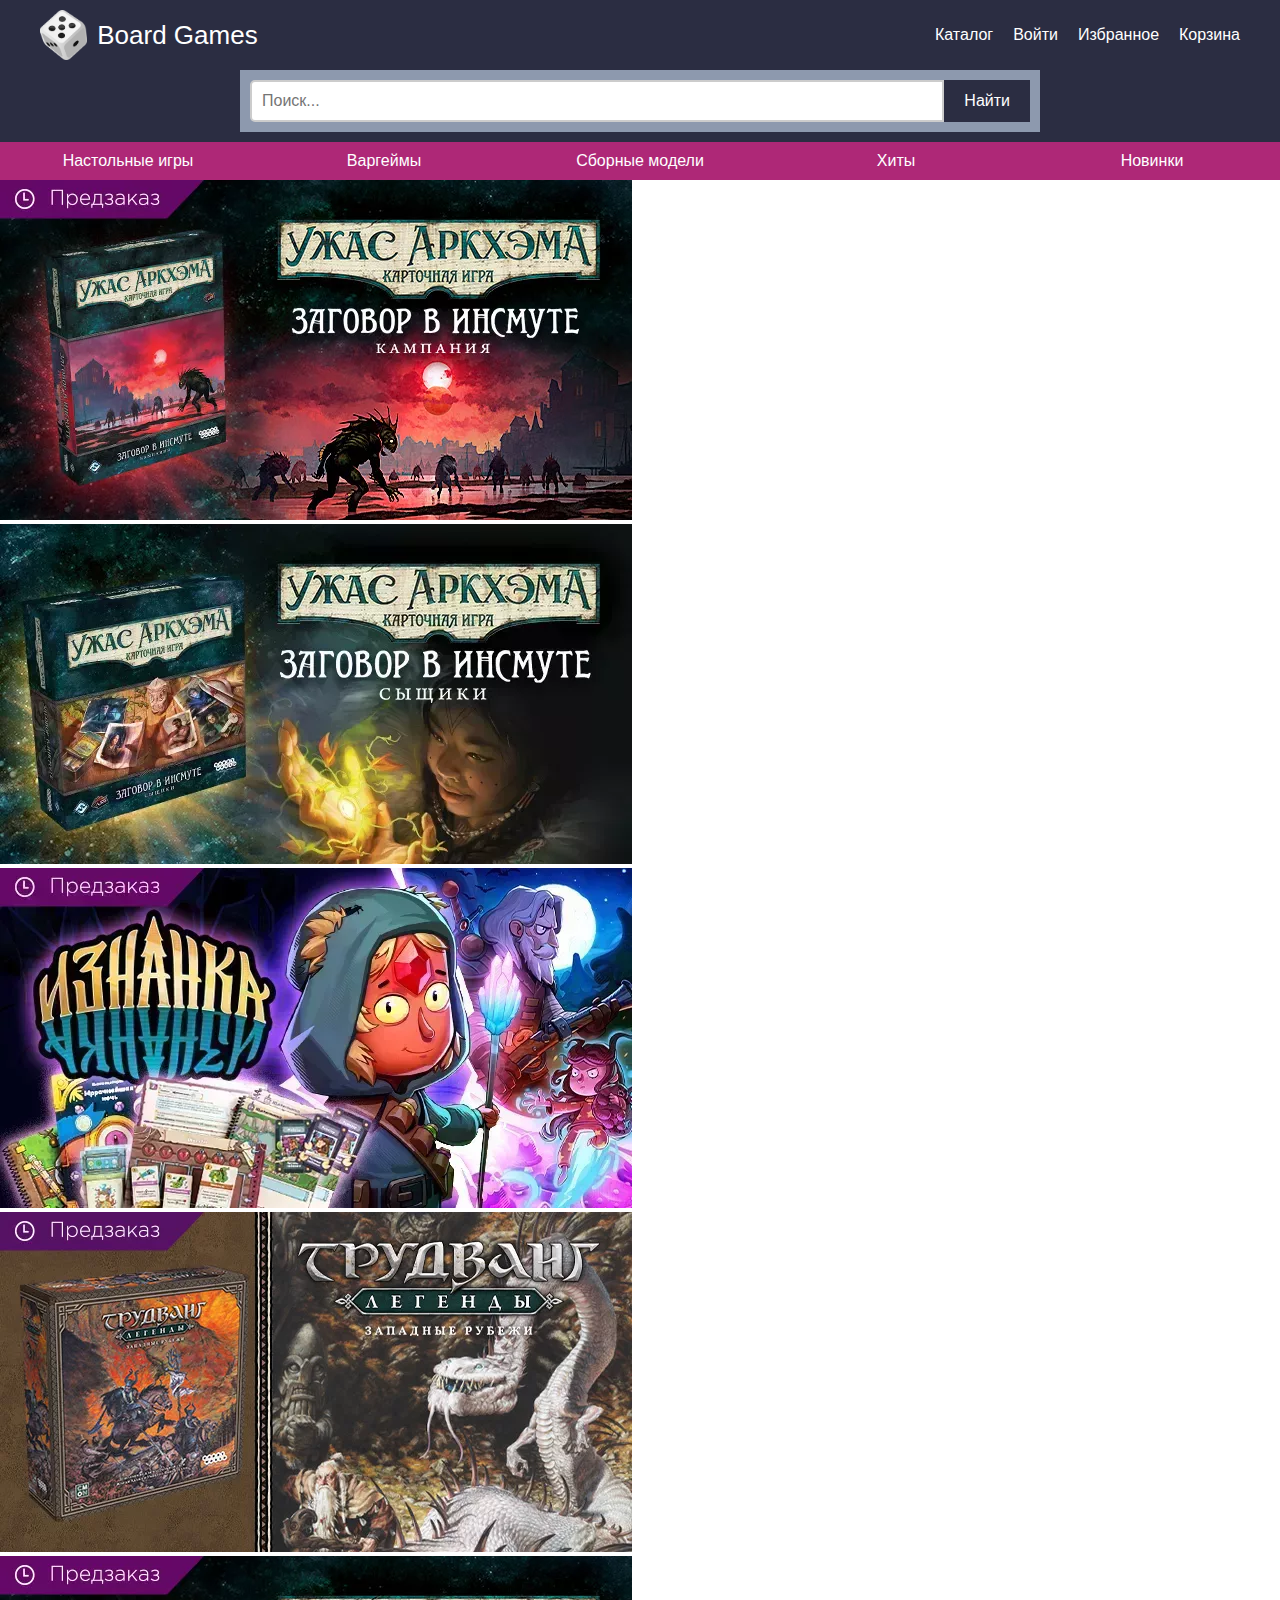
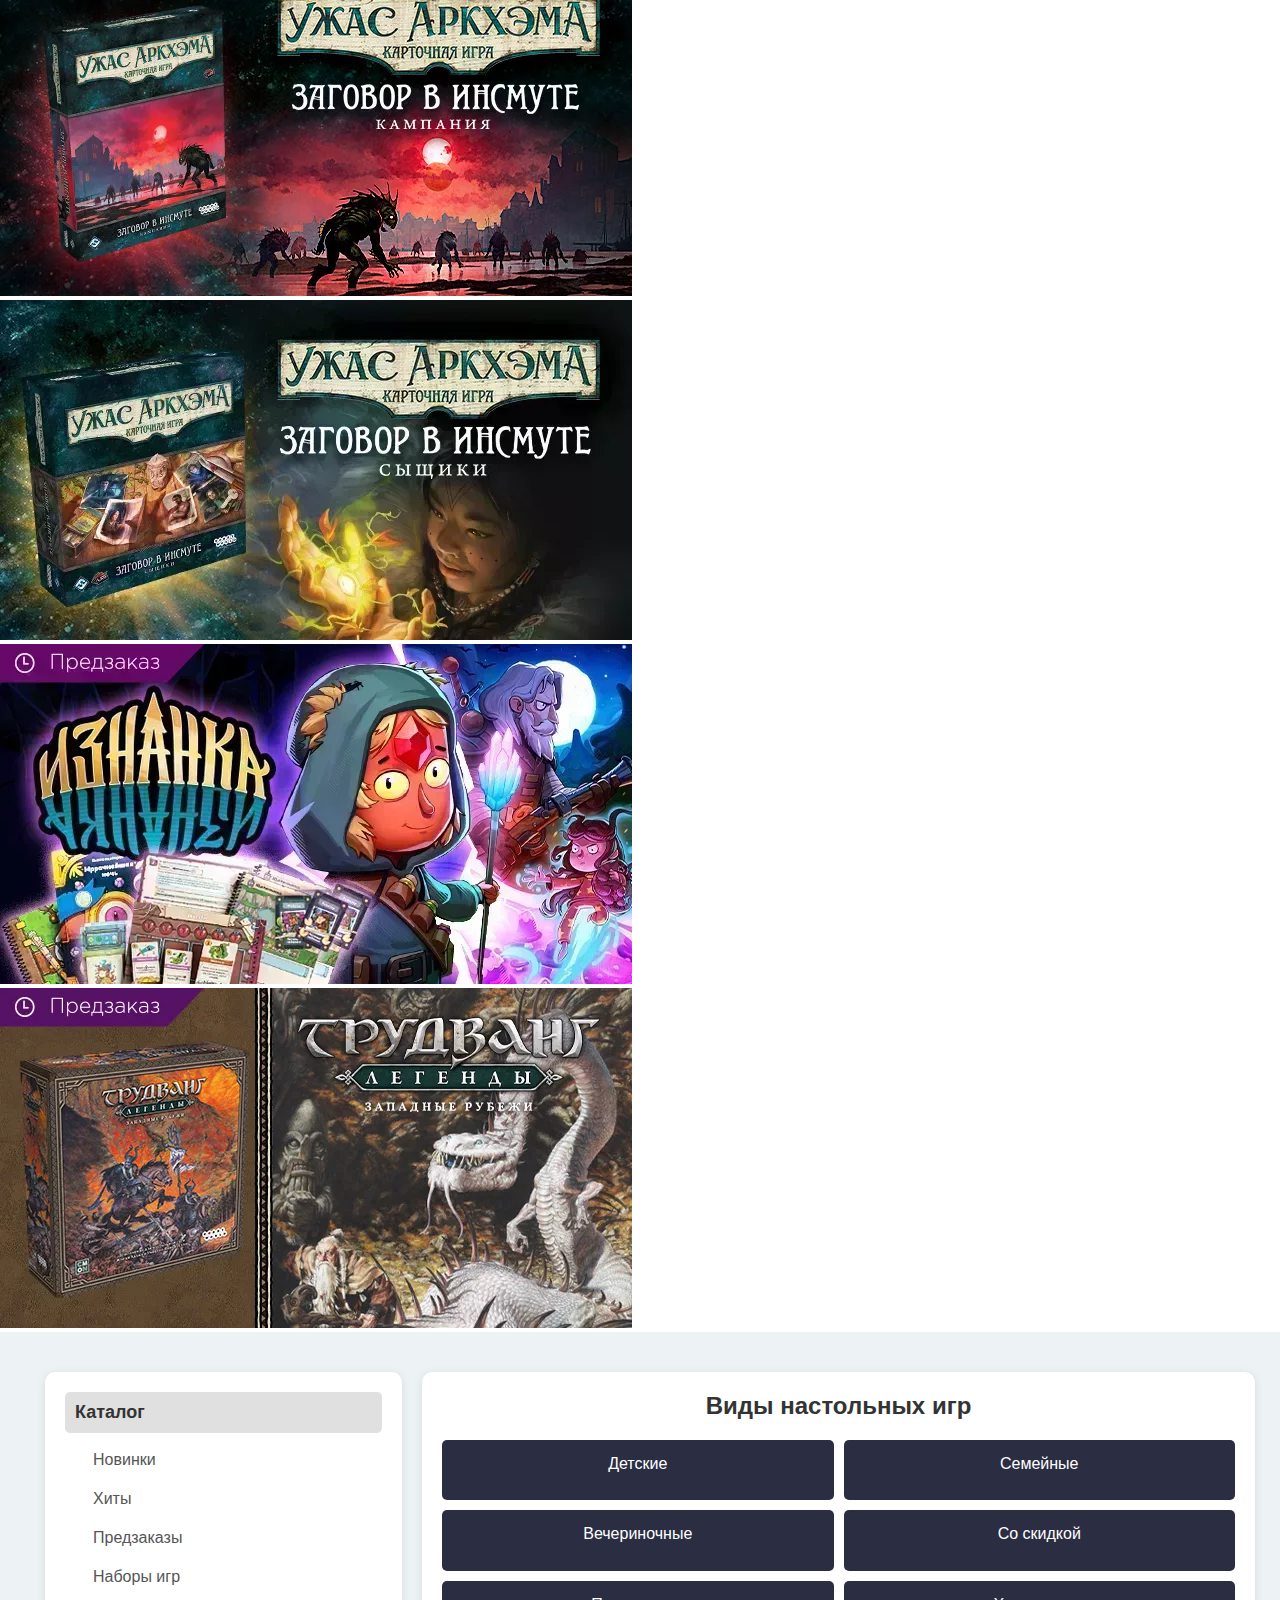
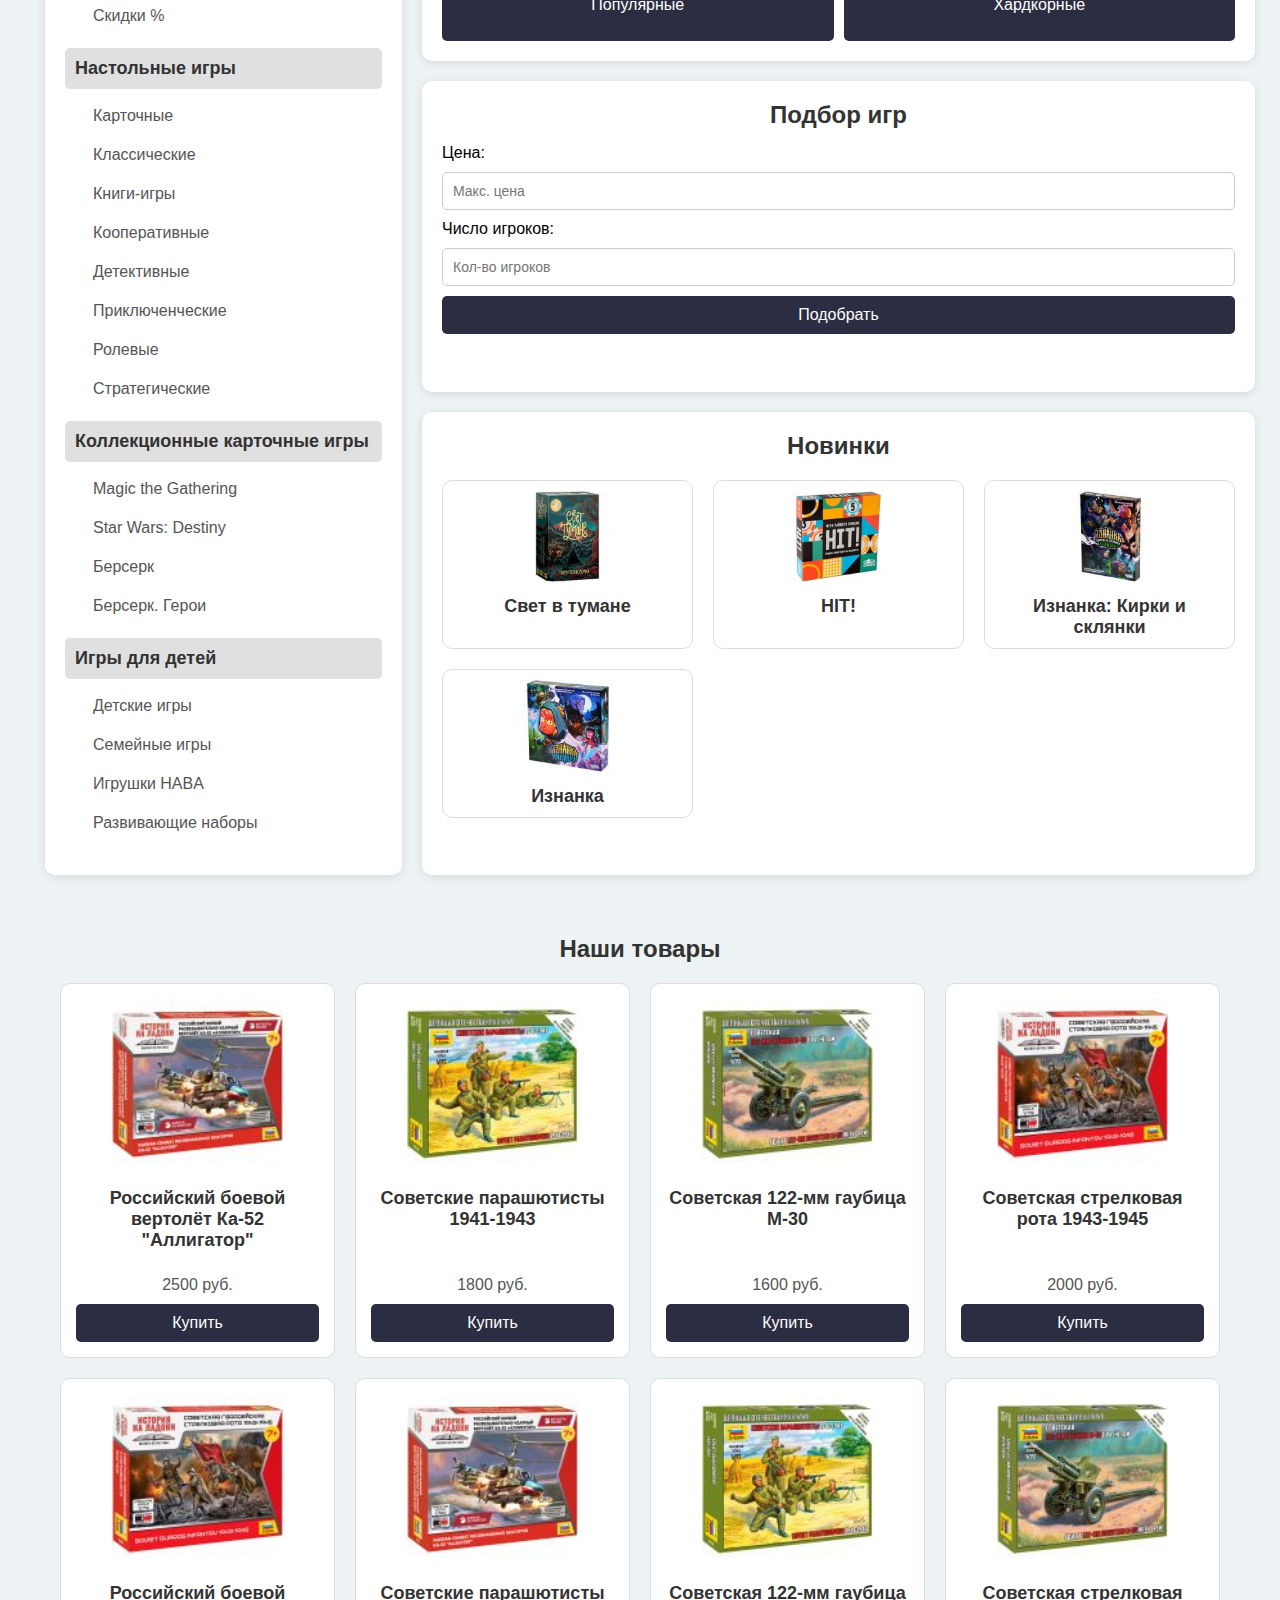
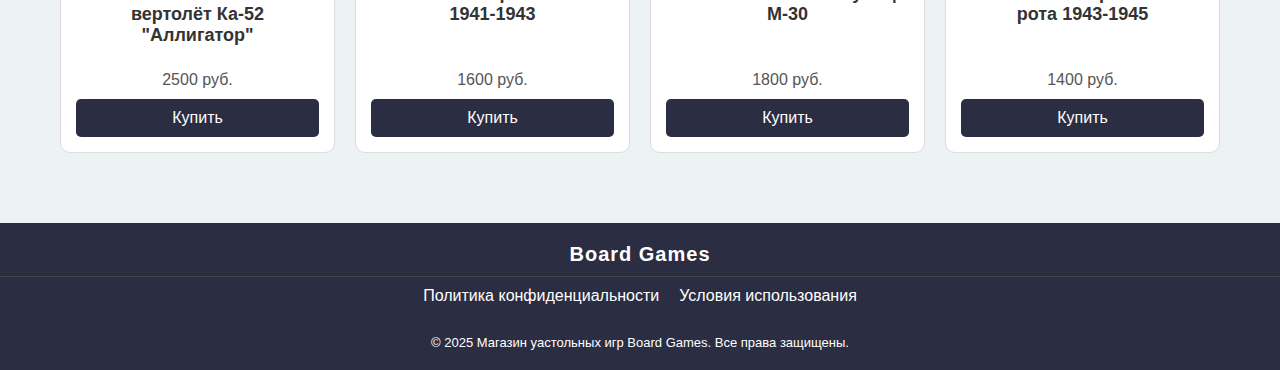
==== index.html @ 097b4b44 "Update index.html" ====
<!DOCTYPE html>
<html lang="en">
<head>
    <meta charset="UTF-8">
    <meta http-equiv="X-UA-Compatible" content="IE=edge">
    <meta name="viewport" content="width=device-width, initial-scale=1.0">
    <link rel="stylesheet" href="style.css">
    <link rel="icon" href="logo.png">
    <title>HobbyGames</title>
</head>

<body>
    <header class="header">
        <div class="header-container">
          <!-- Логотип -->
          <div class="logo">
            <a class="logo-box" href="#">
              <img src="logo.png" alt="Логотип">
              <p class="logo-name">Board Games</p>
            </a>
          </div>
      
          <!-- Навигация -->
          <nav class="header__nav">
            <ul class="header__nav-list">
              <li><a href="#" class="header__nav-link">Каталог</a></li>
              <li><a href="#" class="header__nav-link">Войти</a></li>
              <li><a href="#" class="header__nav-link">Избранное</a></li>
              <li><a href="#" class="header__nav-link">Корзина</a></li>
            </ul>
          </nav>
        </div>

        <!-- Поиск -->
        <div class="header__search-block">
            <input type="text" class="header__search-input" placeholder="Поиск...">
            <button class="header__search-button">Найти</button>
        </div>
      </header>

        <!-- --------------------------------------- -->

    <nav class="nav">
        <ul class="nav__list">
            <li class="nav__item"><a href="#" class="nav__link">Настольные игры</a></li>
            <li class="nav__item"><a href="#" class="nav__link">Варгеймы</a></li>
            <li class="nav__item"><a href="#" class="nav__link">Сборные модели</a></li>
            <li class="nav__item"><a href="#" class="nav__link">Хиты</a></li>
            <li class="nav__item"><a href="#" class="nav__link">Новинки</a></li>
        </ul>
    </nav>

        <!-- --------------------------------------- -->


        <div class="slider-container">
            <div class="slider">
              <div class="slide"><img src="ad1.webp" alt="Изображение 1"></div>
              <div class="slide"><img src="ad2.webp" alt="Изображение 2"></div>
              <div class="slide"><img src="ad3.webp" alt="Изображение 3"></div>
              <div class="slide"><img src="ad4.webp" alt="Изображение 4"></div>
              <div class="slide"><img src="ad1.webp" alt="Изображение 5"></div>
              <div class="slide"><img src="ad2.webp" alt="Изображение 6"></div>
              <div class="slide"><img src="ad3.webp" alt="Изображение 7"></div>
              <div class="slide"><img src="ad4.webp" alt="Изображение 8"></div>
            </div>
          </div>

<!-- 
    <div class="ad">
        <div class="ad__1">
            <img src="ad1.webp" alt="ad1">
        </div>
        <div class="ad__2">
            <img src="ad2.webp" alt="ad2">
        </div>
        <div class="ad__3">
            <img src="ad3.webp" alt="ad3">
        </div>
        <div class="ad__4">
            <img src="ad4.webp" alt="ad4">
        </div>
    </div> -->

<!-- ------------------------------------------------- -->

    <main class="main ">



      
        <div class="main__grid first cont">
            <div class="first__1">
                <div class="vertical-menu">
                    <ul class="main-categories">
                      <li>
                        <a href="#">Каталог</a>
                        <ul class="sub-categories">
                          <li><a href="#">Новинки</a></li>
                          <li><a href="#">Хиты</a></li>
                          <li><a href="#">Предзаказы</a></li>
                          <li><a href="#">Наборы игр</a></li>
                          <li><a href="#">Скидки %</a></li>
                        </ul>
                      </li>
                      <li>
                        <a href="#">Настольные игры</a>
                        <ul class="sub-categories">
                          <li><a href="#">Карточные</a></li>
                          <li><a href="#">Классические</a></li>
                          <li><a href="#">Книги-игры</a></li>
                          <li><a href="#">Кооперативные</a></li>
                          <li><a href="#">Детективные</a></li>
                          <li><a href="#">Приключенческие</a></li>
                          <li><a href="#">Ролевые</a></li>
                          <li><a href="#">Стратегические</a></li>
                        </ul>
                      </li>
                      <li>
                        <a href="#">Коллекционные карточные игры</a>
                        <ul class="sub-categories">
                          <li><a href="#">Magic the Gathering</a></li>
                          <li><a href="#">Star Wars: Destiny</a></li>
                          <li><a href="#">Берсерк</a></li>
                          <li><a href="#">Берсерк. Герои</a></li>
                        </ul>
                      </li>
                      
                      <li>
                        <a href="#">Игры для детей</a>
                        <ul class="sub-categories">
                          <li><a href="#">Детские игры</a></li>
                          <li><a href="#">Семейные игры</a></li>
                          <li><a href="#">Игрушки HABA</a></li>
                          <li><a href="#">Развивающие наборы</a></li>
                        </ul>
                      </li>
                      
                    </ul>
                  </div>
            </div>
            <div class="first__2">
                <div class="grid-block-2">
                    <div class="block-header">Виды настольных игр</div>
                    <div class="block-item">Детские</div>
                    <div class="block-item">Семейные</div>
                    <div class="block-item">Вечериночные</div>
                    <div class="block-item">Со скидкой</div>
                    <div class="block-item">Популярные</div>
                    <div class="block-item">Хардкорные</div>
                  </div>
            </div>
            <div class="first__3">
                <div class="filter-block">
                    <h3 class="filter-title">Подбор игр</h3>
                    <form class="filter-form">
                      <label for="price">Цена:</label>
                      <input type="number" id="price" placeholder="Макс. цена" min="0">
                  
                      <label for="players">Число игроков:</label>
                      <input type="number" id="players" placeholder="Кол-во игроков" min="1">
                  
                      <button type="submit" class="filter-button">Подобрать</button>
                    </form>
                  </div>
            </div>
            <div class="first__4">
                <div class="games-block">
                    <h2 class="games-title">Новинки</h2>
                    <div class="games-grid">
                      <!-- Карточка 1 -->
                      <div class="game-card">
                        <img src="first.jpg" alt="Свет в тумане" class="game-image">
                        <h3 class="game-name">Свет в тумане</h3>
                      </div>
                  
                      <!-- Карточка 2 -->
                      <div class="game-card">
                        <img src="second.jpg" alt="HIT!" class="game-image">
                        <h3 class="game-name">HIT!</h3>
                      </div>
                  
                      <!-- Карточка 3 -->
                      <div class="game-card">
                        <img src="third.jpg" alt="Изнанка: Кирки и склянки" class="game-image">
                        <h3 class="game-name">Изнанка: Кирки и склянки</h3>
                      </div>
                  
                      <!-- Карточка 4 -->
                      <div class="game-card">
                        <img src="fourth.jpg" alt="Изнанка" class="game-image">
                        <h3 class="game-name">Изнанка</h3>
                      </div>
                    </div>
                  </div>
            </div>
        </div>

            <!--  -->


        <section class="products-section">
            <h2 class="section-title">Наши товары</h2>
            <div class="products-grid">
                <!-- Карточка 1 -->
                <div class="product-card">
                    <div>
                        <img src="1.jpg" alt="Российский боевой вертолёт Ка-52 Аллигатор" class="product-image">
                        <h3 class="product-name">Российский боевой вертолёт Ка-52 "Аллигатор"</h3>
                    </div>
                    <div>
                        <p class="product-price">2500 руб.</p>
                        <button class="buy-button">Купить</button>
                    </div>
                    
                </div>
            
                <!-- Карточка 2 -->
                <div class="product-card">
                    <div>
                        <img src="2.jpg" alt="Советские парашютисты 1941-1943" class="product-image">
                        <h3 class="product-name">Советские парашютисты 1941-1943</h3>
                    </div>
                    <div>
                        <p class="product-price">1800 руб.</p>
                        <button class="buy-button">Купить</button>
                    </div>
                </div>
            
                <!-- Карточка 3 -->
                <div class="product-card">
                    <div>
                        <img src="3.jpg" alt="Советская 122-мм гаубица М-30" class="product-image">
                        <h3 class="product-name">Советская 122-мм гаубица М-30</h3>
                    </div>
                    <div>
                        <p class="product-price">1600 руб.</p>
                        <button class="buy-button">Купить</button>
                    </div>
                </div>
            
                <!-- Карточка 4 -->
                <div class="product-card">
                    <div>
                        <img src="4.jpg" alt="Советская стрелковая рота 1943-1945" class="product-image">
                        <h3 class="product-name">Советская стрелковая рота 1943-1945</h3>
                    </div>
                    <div>
                        <p class="product-price">2000 руб.</p>
                        <button class="buy-button">Купить</button>
                    </div>
                </div>

                <!-- Карточка 5 -->
                <div class="product-card">
                    <div>
                        <img src="4.jpg" alt="Российский боевой вертолёт Ка-52 Аллигатор" class="product-image">
                        <h3 class="product-name">Российский боевой вертолёт Ка-52 "Аллигатор"</h3>
                    </div>
                    <div>
                        <p class="product-price">2500 руб.</p>
                        <button class="buy-button">Купить</button>
                    </div>
                </div>
            
                <!-- Карточка 6 -->
                <div class="product-card">
                    <div>
                        <img src="1.jpg" alt="Советские парашютисты 1941-1943" class="product-image">
                        <h3 class="product-name">Советские парашютисты 1941-1943</h3>
                    </div>
                    <div>
                        <p class="product-price">1600 руб.</p>
                        <button class="buy-button">Купить</button>
                    </div>
                </div>
            
                <!-- Карточка 7 -->
                <div class="product-card">
                    <div>
                        <img src="2.jpg" alt="Советская 122-мм гаубица М-30" class="product-image">
                        <h3 class="product-name">Советская 122-мм гаубица М-30</h3>
                    </div>
                    <div>
                        <p class="product-price">1800 руб.</p>
                        <button class="buy-button">Купить</button>
                    </div>
                </div>
            
                <!-- Карточка 8 -->
                <div class="product-card">
                    <div>
                        <img src="3.jpg" alt="Советская стрелковая рота 1943-1945" class="product-image">
                        <h3 class="product-name">Советская стрелковая рота 1943-1945</h3>
                    </div>
                    <div>
                        <p class="product-price">1400 руб.</p>
                        <button class="buy-button">Купить</button>
                    </div>
                </div>
                
            </div>
            </section>
    </main>



    <footer class="footer">
        <div class="footer__content">
            <div class="footer__logo">Board Games</div>

        </div>
        <hr class="footer__divider">
        <div class="footer__info">
            <ul class="footer__links">
                <li><a href="#" class="footer__link">Политика конфиденциальности</a></li>
                <li><a href="#" class="footer__link">Условия использования</a></li>
            </ul>
            <p class="footer__text">© 2025 Магазин yастольных игр Board Games. Все права защищены.</p>
        </div>
    </footer>

</body>
</html>
---- style.css ----
* {
    margin: 0;
    padding: 0;
    box-sizing: border-box;
}

html {
    font-size: 10px;
    font-family: Arial, Helvetica, sans-serif;
}

body {
    font-size: 1.6rem;
}

a {
    color: black;
    text-decoration: none;
}

.cont {
    max-width: 122rem;
    margin: 0 auto;
    padding: 0 1.5rem;
}

/* ------------------------------------------ */

/* Хедер */
.header {
    background-color: #2b2d42;
    padding: 10px 20px;
}

.header-container {
    display: flex;
    justify-content: space-between;
    align-items: center;
    max-width: 1200px;
    margin: 0 auto;
    margin-bottom: 10px;
}

/* Логотип */
.logo-box {
    display: flex;
    align-items: center;
}
.logo img {
    height: 50px;
    width: auto;
    margin-right: 10px;
}
.logo-name{
    color: #fff;
    font-size: 26px;
}

/* Навигация */
.header__nav-list {
    list-style: none;
    margin: 0;
    padding: 0;
    display: flex;
    gap: 20px;
}

.header__nav-link {
    color: white;
    text-decoration: none;
    font-size: 16px;
    transition: color 0.3s ease;
}

.header__nav-link:hover {
    color: #ffcc00; /* Цвет при наведении */
}

/* Поиск */
/* Блок поиска */
.header__search-block {
    display: flex;
    width: 100%;
    max-width: 800px; /* Ограничение максимальной ширины */
    margin: 0 auto;
    padding: 10px;
    box-sizing: border-box;
    background-color: #8d99ae;
}

/* Поле ввода */
.header__search-input {
    flex-grow: 1;
    padding: 10px;
    font-size: 16px;
    border: 2px solid #ccc;
    border-radius: 5px 0 0 5px;
    outline: none;
    transition: border-color 0.3s ease;
}

.header__search-input:focus {
    border-color: #ffcc00; /* Подсветка при фокусе */
}

/* Кнопка поиска */
.header__search-button {
    padding: 10px 20px;
    font-size: 16px;
    background-color: #2b2d42;
    color: white;
    border: none;
    border-rheader__adius: 0 5px 5px 0;
    cursor: pointer;
    transition: background-color 0.3s ease;
}

.header__search-button:hover {
    background-color: #555; /* Эффект при наведении */
}

/* Адаптация для мобильных устройств */
@media (max-width: 768px) {
    .header__search-block {
        flex-direction: column;
        gap: 10px;
    }

    .header__search-input {
        border-radius: 5px;
    }

    .header__search-button {
        border-radius: 5px;
    }
}

/* ------------------------------------------ */


.nav {
    background-color: #AE2877;
}

.nav__list {
    list-style: none;
    display: flex;
    justify-content: space-around;
    margin: 0;
    padding: 0;
}

.nav__item {
    flex: 1;
}

.nav__link {
    color: white;
    text-decoration: none;
    padding: 1rem;
    display: block;
    text-align: center;
    transition: background-color 0.3s, transform 0.3s; /* Плавная анимация */
}

.nav__link:hover {
    background-color: #8b225f;
    transform: scale(1.1); /* Увеличение при наведении */
}


/* ------------------------------------------ */

.ad {
    padding: 10px;
    background-color: #8d99ae;
    display: grid;
    grid-template-columns: repeat(4, 1fr);
    gap: 10px;
    justify-items: center;
}
.ad > div {
    background-size: cover;
}

.ad > div > img {
    max-width: 100%;
    max-height: 100%;
}


/* ------------------------------------------ */

main {
    padding-top: 50px;
    background-color: #edf2f4;
    padding: 40px 15px 50px;

}
.main__grid {
    display: grid;
    grid-template-areas: "a b" "a c" "a d";
    grid-template-columns: 30% 70%;
    grid-template-rows: auto auto auto;
    gap: 2rem;
    margin-bottom: 4rem;
}
@media (max-width: 768px) {
    .main__grid {
        grid-template-areas: "a" "b" "c" "d";
        grid-template-columns: 100%;
    }
}

.first__1 {
    grid-area: a;
}
.first__2 {
    grid-area: b;
}
.first__3 {
    grid-area: c;
}
.first__4 {
    grid-area: d;
}

/* Вертикальное меню */
.vertical-menu {
    font-family: Arial, sans-serif;
    background-color: #ffffff;
    padding: 20px;
    border-radius: 10px;
    width: 100%;
    box-shadow: 0 2px 10px rgba(0, 0, 0, 0.1);

  }
  
  .main-categories {
    list-style: none;
    padding: 0;
    margin: 0;
  }
  
  .main-categories > li {
    margin-bottom: 15px;
  }
  
  .main-categories > li > a {
    text-decoration: none;
    color: #333;
    font-weight: bold;
    font-size: 18px;
    display: block;
    padding: 10px;
    background-color: #e0e0e0;
    border-radius: 5px;
    transition: background-color 0.3s ease;
  }
  
  .main-categories > li > a:hover {
    background-color: #ccc; /* Эффект при наведении */
  }
  
  .sub-categories {
    list-style: none;
    padding-left: 20px;
    margin-top: 10px;
  }
  
  .sub-categories li {
    margin-bottom: 5px;
  }
  
  .sub-categories a {
    text-decoration: none;
    color: #555;
    font-size: 16px;
    display: block;
    padding: 8px;
    border-radius: 5px;
    transition: background-color 0.3s ease, color 0.3s ease;
  }
  
  .sub-categories a:hover {
    background-color: #ddd; /* Эффект при наведении */
    color: #000;
  }
  
  /* Адаптация для мобильных устройств */
  @media (max-width: 768px) {
    .vertical-menu {
      max-width: 100%;
      padding: 10px;
    }
  
    .main-categories > li > a {
      font-size: 16px;
      padding: 8px;
    }
  
    .sub-categories a {
      font-size: 14px;
      padding: 6px;
    }
  }




  /* 2ой блок */
.grid-block-2 {
    display: grid;
    grid-template-columns: 1fr 1fr; /* Два столбца */
    grid-template-rows: auto repeat(3, 1fr); /* Заголовок + 3 строки */
    gap: 10px; /* Расстояние между элементами */
    margin: 0 auto; /* Центрирование */
    padding: 20px;
    background-color: #ffffff;
    border-radius: 10px;
    font-family: Arial, sans-serif;
    box-shadow: 0 2px 10px rgba(0, 0, 0, 0.1);
    height: 100%;

  }
  
  .block-header {
    grid-column: 1 / -1; /* Занимает оба столбца */
    text-align: center;
    font-size: 24px;
    font-weight: bold;
    margin-bottom: 10px;
    color: #333;
  }
  
  .block-item {
    padding: 15px;
    background-color: #2b2d42;
    color: white;
    text-align: center;
    border-radius: 5px;
    font-size: 16px;
    transition: background-color 0.3s ease;
    cursor: pointer;
  }
  
  .block-item:hover {
    background-color: #555; /* Эффект при наведении */
  }
  




/* 3ий блок */
.filter-block {
    margin: 0 auto; /* Центрирование */
    padding: 20px;
    background-color: #ffffff;
    border-radius: 10px;
    box-shadow: 0 2px 10px rgba(0, 0, 0, 0.1);
    font-family: Arial, sans-serif;
    height: 100%;
  }
  
  /* Заголовок блока */
  .filter-title {
    text-align: center;
    font-size: 24px;
    margin-bottom: 15px;
    color: #333;
  }
  
  /* Форма */
  .filter-form {
    display: flex;
    flex-direction: column;
    gap: 10px; /* Расстояние между элементами */
  }
  
  /* Поля ввода */
  .filter-form input {
    padding: 10px;
    border: 1px solid #ccc;
    border-radius: 5px;
    font-size: 14px;
    outline: none;
    transition: border-color 0.3s ease;
  }
  
  .filter-form input:focus {
    border-color: #ffcc00; /* Подсветка при фокусе */
  }
  
  /* Кнопка */
  .filter-button {
    padding: 10px;
    background-color: #2b2d42;
    color: white;
    border: none;
    border-radius: 5px;
    font-size: 16px;
    cursor: pointer;
    transition: background-color 0.3s ease;
  }
  
  .filter-button:hover {
    background-color: #555; /* Эффект при наведении */
  }
  
  /* Адаптация для мобильных устройств */
  @media (max-width: 480px) {
    .filter-block {
      max-width: 100%; /* Блок занимает всю ширину */
      padding: 15px;
    }
  
    .filter-title {
      font-size: 16px;
    }
  
    .filter-form input {
      font-size: 12px;
    }
  
    .filter-button {
      font-size: 14px;
    }
  }




  /* 4ый блок */
  /* Общие стили для блока */
.games-block {
    max-width: 1200px;
    margin: 0 auto;
    padding: 20px;
    font-family: Arial, sans-serif;
    background-color: #fff;
    box-shadow: 0 2px 10px rgba(0, 0, 0, 0.1);
    border-radius: 10px;
    height: 100%;

  }
  
  /* Заголовок блока */
  .games-title {
    text-align: center;
    font-size: 24px;
    margin-bottom: 20px;
    color: #333;
  }
  
  /* Сетка для карточек */
  .games-grid {
    display: grid;
    grid-template-columns: repeat(auto-fit, minmax(200px, 1fr)); /* Автоматическое выравнивание */
    gap: 20px; /* Расстояние между карточками */
  }
  
  /* Карточка игры */
  .game-card {
    background-color: #fff;
    border: 1px solid #ddd;
    border-radius: 10px;
    overflow: hidden;
    text-align: center;
    transition: transform 0.3s ease, box-shadow 0.3s ease;
    padding: 10px;
    cursor: pointer;
  }
  
  .game-card:hover {
    transform: translateY(-5px); /* Эффект поднятия */
    box-shadow: 0 4px 15px rgba(0, 0, 0, 0.2); /* Тень при наведении */
  }
  
  /* Изображение игры */
  .game-image {
    width: 40%;
    margin-bottom: 10px;
    object-fit: cover; /* Сохраняет пропорции изображения */
  }
  
  /* Название игры */
  .game-name {
    font-size: 18px;
    color: #333;
  }
  
  /* Адаптация для мобильных устройств */
  @media (max-width: 768px) {
    .games-grid {
      grid-template-columns: repeat(2, 1fr); /* Две колонки на планшетах */
    }
  }
  
  @media (max-width: 480px) {
    .games-grid {
      grid-template-columns: 1fr; /* Одна колонка на мобильных */
    }
  
    .game-name {
      font-size: 16px;
    }
  }
/* -------------------------------------------------------------- */


/* Секция товаров */
.products-section {
    max-width: 1200px;
    margin: 0 auto;
    padding: 20px;
    font-family: Arial, sans-serif;
  }
  
  /* Заголовок секции */
  .section-title {
    text-align: center;
    font-size: 24px;
    margin-bottom: 20px;
    color: #333;
  }
  
  /* Сетка для карточек */
  .products-grid {
    display: grid;
    grid-template-columns: repeat(auto-fit, minmax(250px, 1fr)); /* Автоматическое выравнивание */
    gap: 20px; /* Расстояние между карточками */
  }
  
  /* Карточка товара */
  .product-card {
    display: flex;
    flex-direction: column;
    justify-content: space-between;
    background-color: #fff;
    border: 1px solid #ddd;
    border-radius: 10px;
    overflow: hidden;
    text-align: center;
    padding: 15px;
    transition: transform 0.3s ease, box-shadow 0.3s ease;
  }
  
  .product-card:hover {
    transform: translateY(-5px); /* Эффект поднятия */
    box-shadow: 0 4px 15px rgba(0, 0, 0, 0.2); /* Тень при наведении */
  }
  
  /* Изображение товара */
  .product-image {
    width: 70%;
    object-fit: cover; /* Сохраняет пропорции изображения */
    border-radius: 10px;
  }
  
  /* Название товара */
  .product-name {
    font-size: 18px;
    margin: 15px 0;
    color: #333;
  }
  
  /* Цена товара */
  .product-price {
    font-size: 16px;
    color: #555;
    margin: 10px 0;
  }
  
  /* Кнопка "Купить" */
  .buy-button {
    padding: 10px 20px;
    background-color: #2b2d42;
    color: white;
    border: none;
    border-radius: 5px;
    font-size: 16px;
    cursor: pointer;
    transition: background-color 0.3s ease;
    width: 100%;
  }
  
  .buy-button:hover {
    background-color: #555; /* Эффект при наведении */
  }
  
  /* Адаптация для мобильных устройств */
  @media (max-width: 768px) {
    .products-grid {
      grid-template-columns: repeat(2, 1fr); /* Две колонки на планшетах */
    }
  }
  
  @media (max-width: 480px) {
    .products-grid {
      grid-template-columns: 1fr; /* Одна колонка на мобильных */
    }
  
    .product-name {
      font-size: 16px;
    }
  
    .product-price {
      font-size: 14px;
    }
  
    .buy-button {
      font-size: 14px;
    }
  }






/* -------------------------------------------------------------- */

.products {
    padding-top: 2rem;
}

.products__title {
    font-size: 2rem; /* Размер заголовка секции товаров */
    margin-bottom: 3rem;
    text-align: center;
}

.products__grid {
    display: grid;
    grid-template-columns: repeat(auto-fill, minmax(24%, 1fr));
    gap: 1rem;
}

.product {
    background-color: #ffffff;
    border-radius: 0.5rem;
    padding: 1rem;
    text-align: center;
    box-shadow: 0 2px 5px rgba(0, 0, 0, 0.2);

}

.product__image {
    max-width: 100%; /* Адаптивное изображение */
    height: auto;
    margin-bottom: 3rem;
}

.product__name { 
    margin-bottom: 3rem;
    -webkit-line-clamp: 2;
}

.product__price {
    font-size: 1.5rem;
    color: #e74c3c; /* Цвет ценника */
    margin-bottom: 3rem;

}

.product__button {
    background-color: #2c3e50;
    color: white;
    border: none;
    padding: 0.5rem 1rem;
    border-radius: 4px;
    cursor: pointer;
    transition: background-color 0.3s;
}

.product__button:hover {
    background-color: #34495e; /* Изменяем цвет кнопки при наведении */
}

/* -------------------- */


.footer {
    background-color: #2b2d42;
    color: white;
    text-align: center;
    padding: 2rem 0;
}

.footer__content {
    margin-bottom: 1rem;
}

.footer__logo {
    font-size: 2rem;
    margin-bottom: 1rem;
    font-weight: bold;
    letter-spacing: 1px;
}

.footer__divider {
    border: none;
    border-top: 1px solid #444;
    margin: 1rem 0;
}

.footer__info {
    margin-top: 1rem;
}

.footer__text {
    font-size: 1.3rem;
}

.footer__links {
    list-style: none;
    padding: 0;
    margin-bottom: 3rem;
    display: flex;
    justify-content: center;
    gap: 2rem; /* Отступы между ссылками */
}

.footer__link {
    color: white;
    text-decoration: none;
    transition: color 0.3s;
}

.footer__link:hover {
    color: #ffcc00;
}
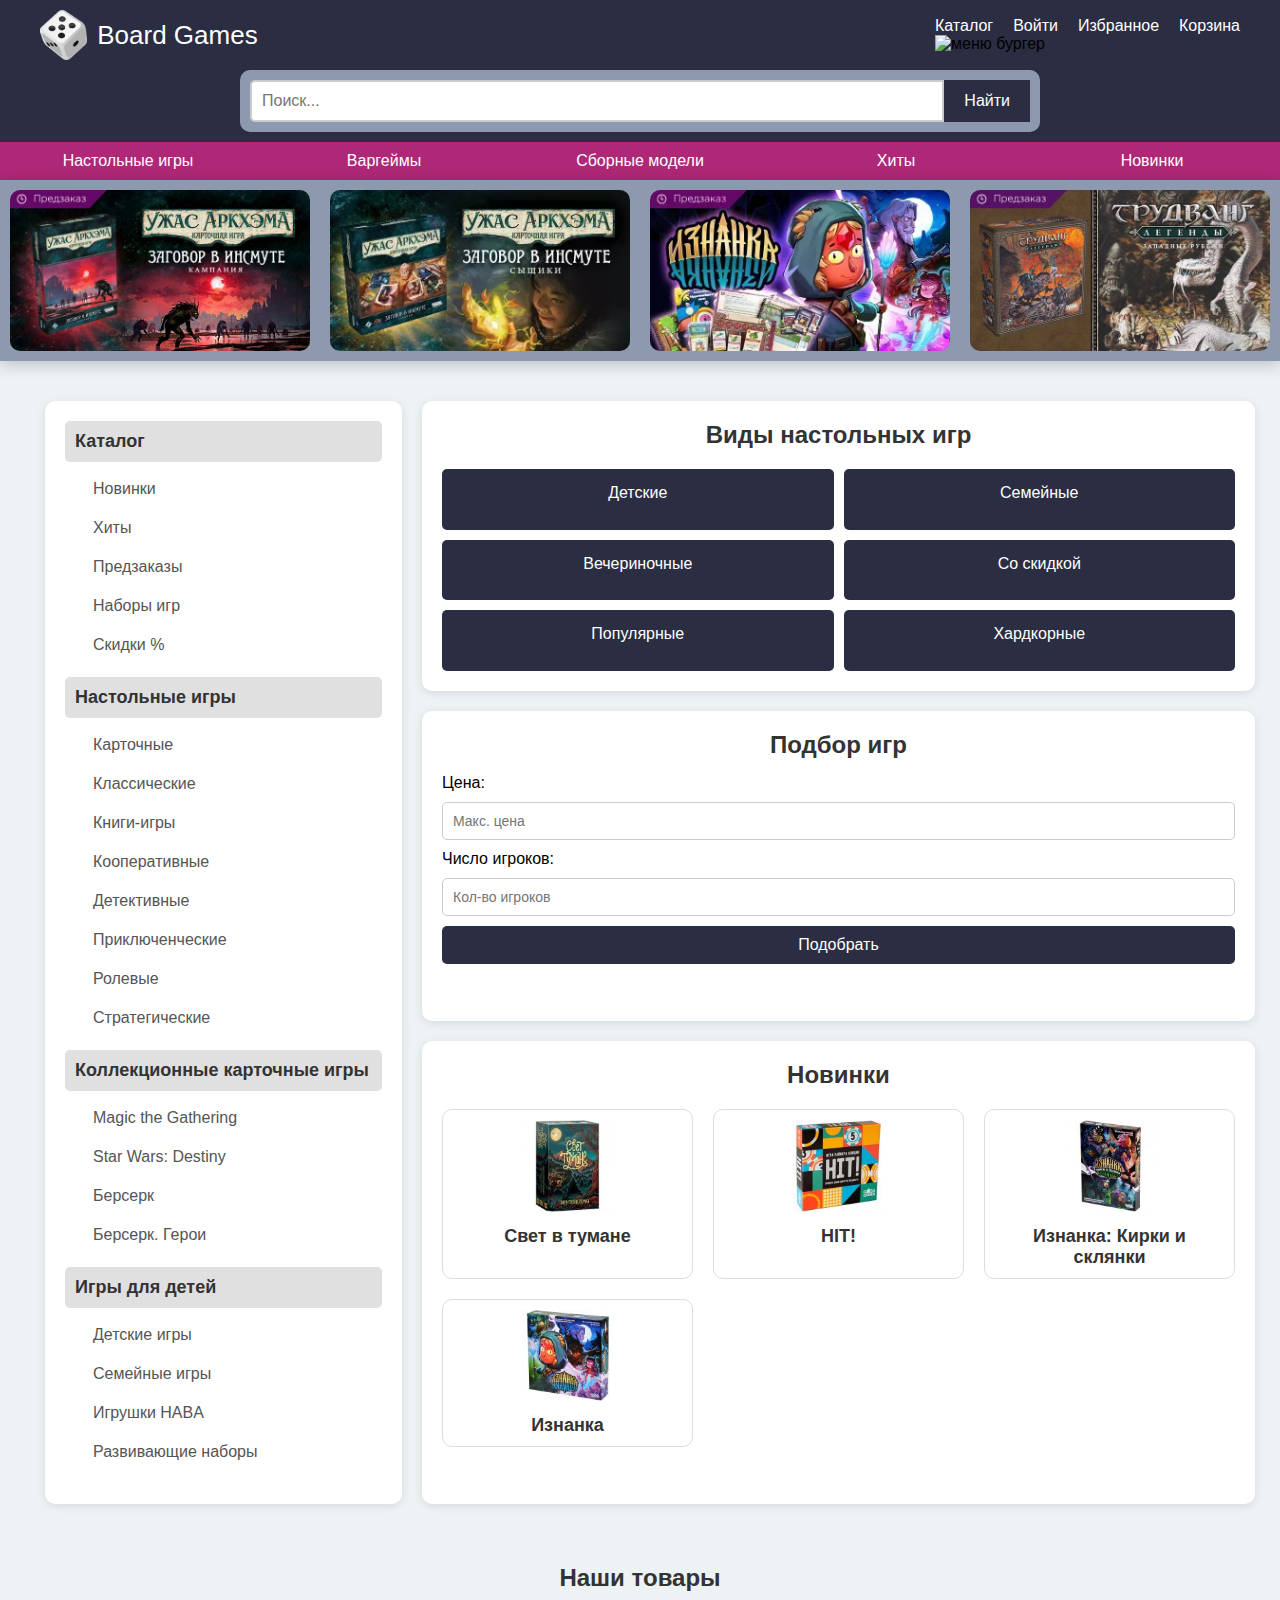
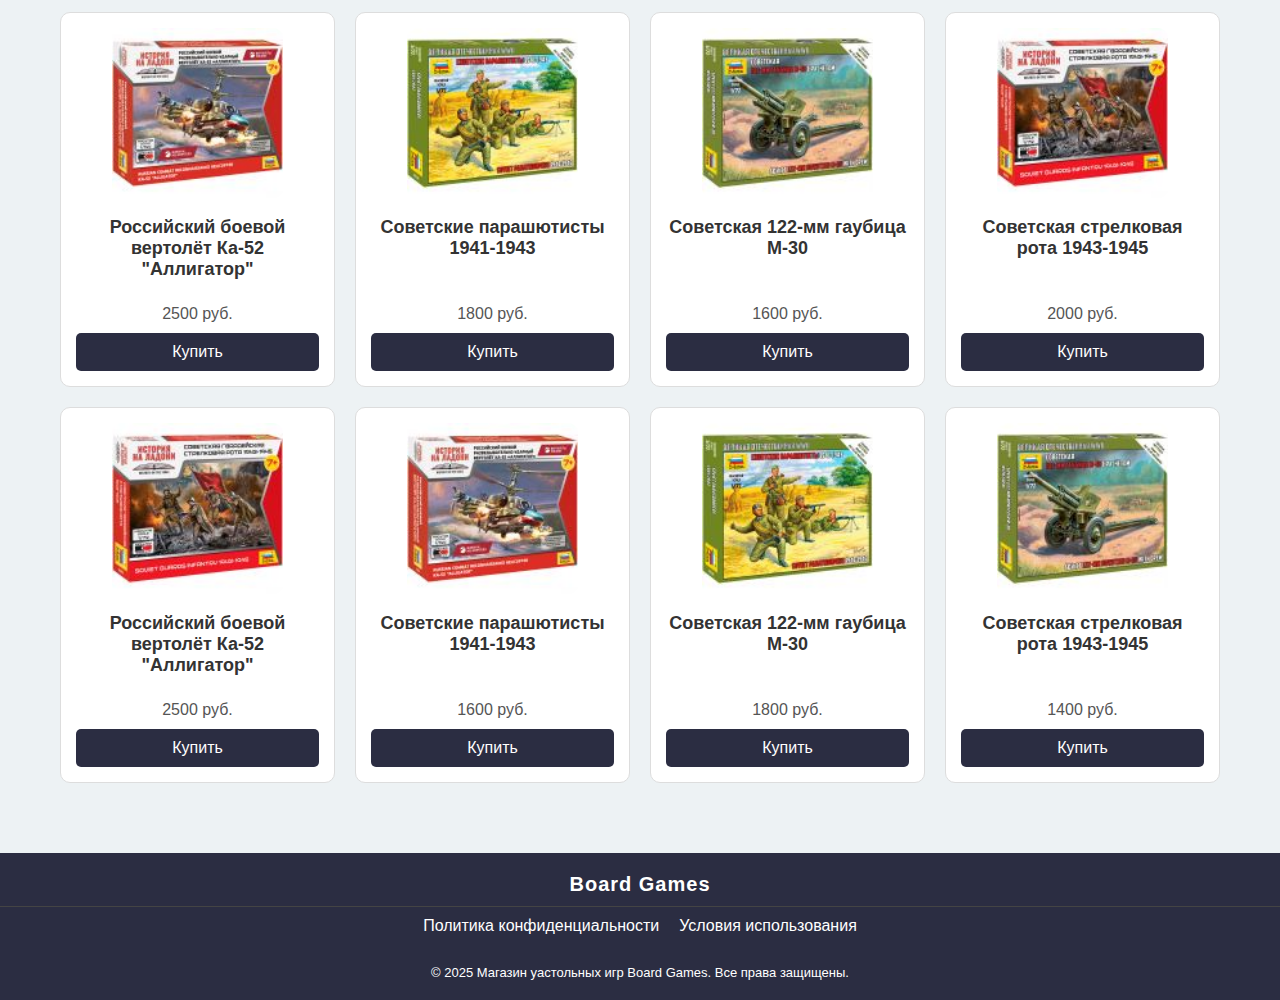
==== commit 378c7f34: "Update index.html" ====
--- a/index.html
+++ b/index.html
@@ -28,7 +28,9 @@
               <li><a href="#" class="header__nav-link">Избранное</a></li>
               <li><a href="#" class="header__nav-link">Корзина</a></li>
             </ul>
+            <img class="header__menu" src="menu.png" alt="меню бургер">
           </nav>
+
         </div>
 
         <!-- Поиск -->
--- a/style.css
+++ b/style.css
@@ -70,6 +70,11 @@
     text-decoration: none;
     font-size: 16px;
     transition: color 0.3s ease;
+}
+@media (max-width: 480px) {
+  .header__nav-link {
+    font-size: 12px;
+  }
 }
 
 .header__nav-link:hover {
@@ -86,6 +91,7 @@
     padding: 10px;
     box-sizing: border-box;
     background-color: #8d99ae;
+    border-radius: 10px;
 }
 
 /* Поле ввода */
@@ -146,6 +152,7 @@
     list-style: none;
     display: flex;
     justify-content: space-around;
+    align-items: center;
     margin: 0;
     padding: 0;
 }
@@ -162,6 +169,11 @@
     text-align: center;
     transition: background-color 0.3s, transform 0.3s; /* Плавная анимация */
 }
+@media (max-width: 480px) {
+  .nav__item {
+    font-size: 12px;
+  }
+}
 
 .nav__link:hover {
     background-color: #8b225f;
@@ -171,7 +183,7 @@
 
 /* ------------------------------------------ */
 
-.ad {
+/* .ad {
     padding: 10px;
     background-color: #8d99ae;
     display: grid;
@@ -186,9 +198,71 @@
 .ad > div > img {
     max-width: 100%;
     max-height: 100%;
-}
-
-
+} */
+
+
+
+/* Cлайдер */
+.slider-container {
+  max-width: 100%; /* Максимальная ширина слайдера */
+  margin: 0 auto;
+  overflow: hidden; /* Скрываем всё, что выходит за пределы контейнера */
+  position: relative;
+  box-shadow: 0 4px 15px rgba(0, 0, 0, 0.2);
+  background-color: #8d99ae;
+}
+
+/* Контейнер для слайдов */
+.slider {
+  display: flex;
+  overflow-x: auto; /* Горизонтальная прокрутка */
+  scroll-snap-type: x mandatory; /* Привязка к слайдам */
+  scroll-behavior: smooth; /* Плавная прокрутка */
+  width: 100%; /* Занимает всю ширину контейнера */
+}
+
+/* Отдельный слайд */
+.slide {
+  flex: 0 0 25%; /* Каждый слайд занимает 25% ширины (4 слайда в строке) */
+  scroll-snap-align: start; /* Привязка к началу слайда */
+  box-sizing: border-box;
+  padding: 10px;
+  min-width: 25%; /* Минимальная ширина слайда */
+  cursor: pointer;
+}
+
+/* Изображение в слайде */
+.slide img {
+  width: 100%;
+  height: auto;
+  border-radius: 10px;
+  display: block;
+}
+
+/* Скрыть стандартный скроллбар */
+.slider::-webkit-scrollbar {
+  display: none;
+}
+
+.slider {
+  -ms-overflow-style: none; /* IE и Edge */
+  scrollbar-width: none; /* Firefox */
+}
+
+/* Адаптация для мобильных устройств */
+@media (max-width: 768px) {
+  .slide {
+    flex: 0 0 50%; /* 2 слайда в строке на планшетах */
+    min-width: 50%; /* Минимальная ширина слайда */
+  }
+}
+
+@media (max-width: 480px) {
+  .slide {
+    flex: 0 0 100%; /* 1 слайд в строке на мобильных */
+    min-width: 100%; /* Минимальная ширина слайда */
+  }
+}
 /* ------------------------------------------ */
 
 main {
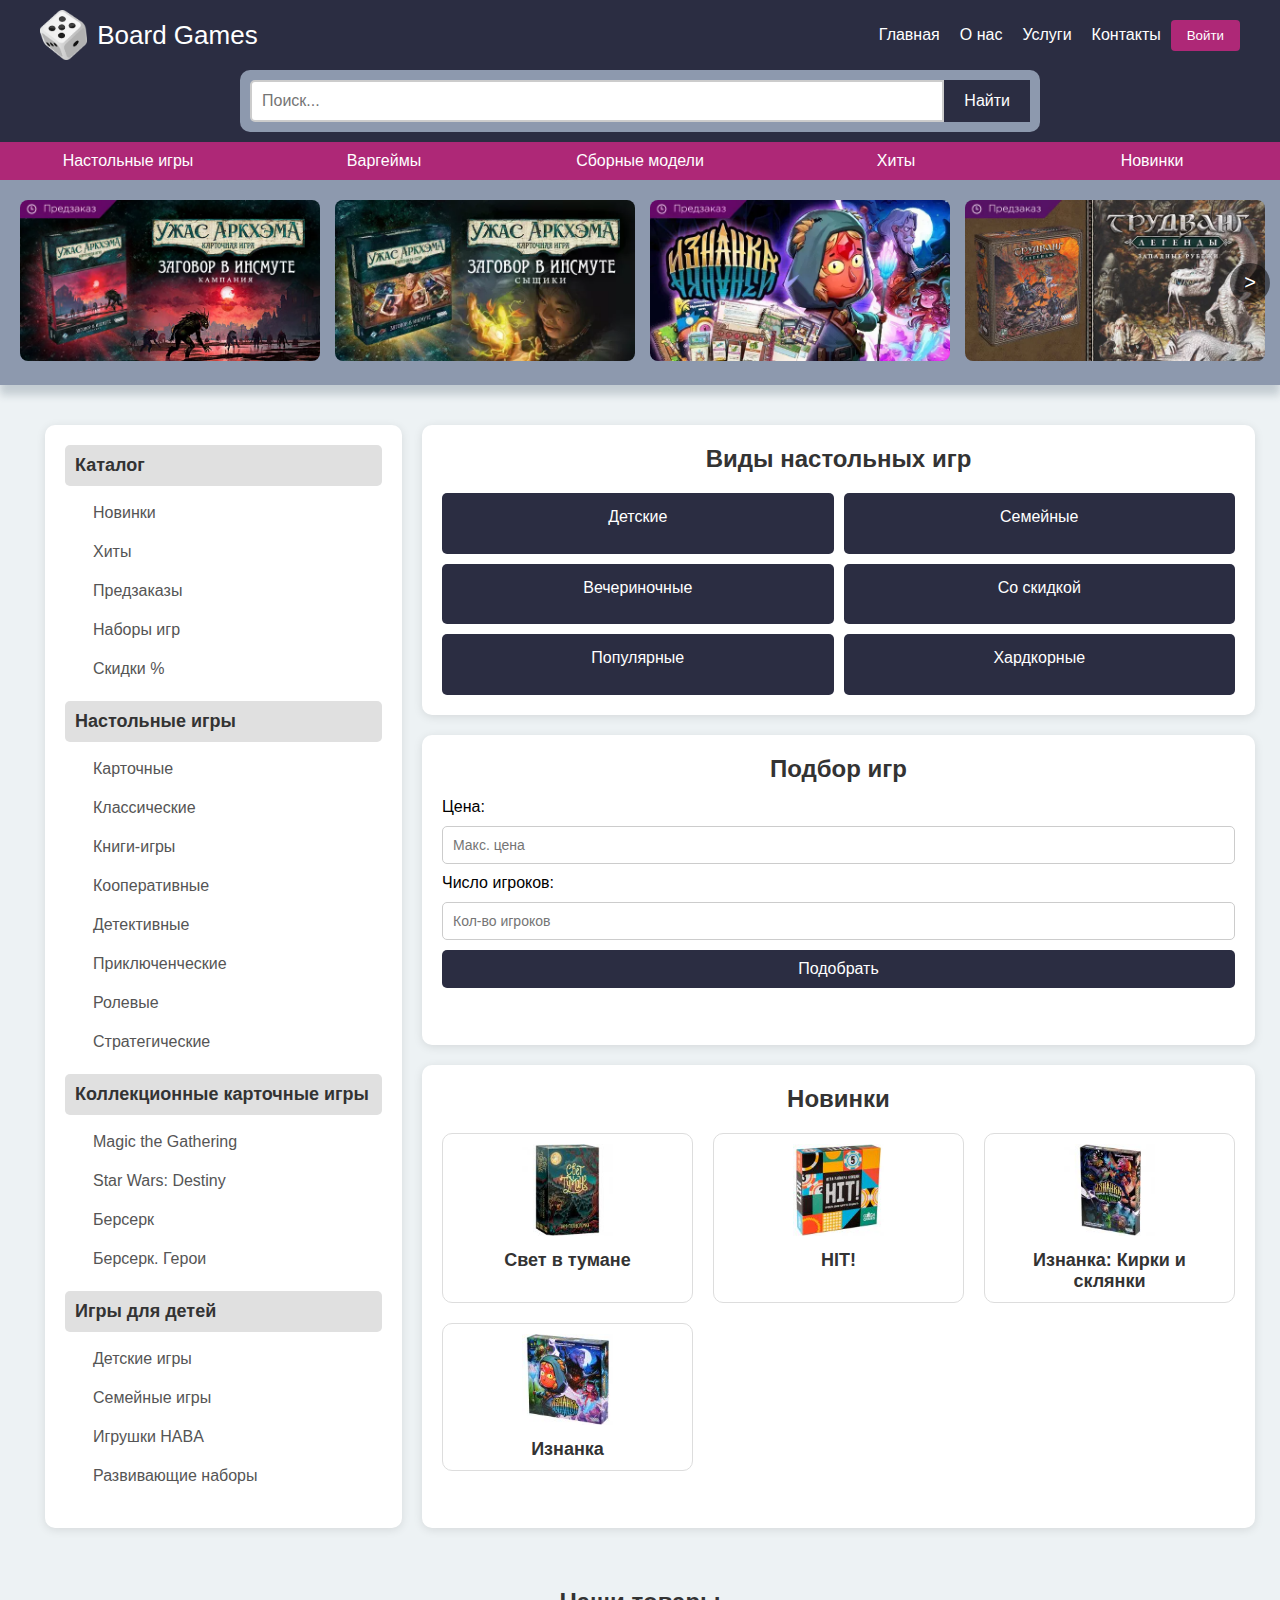
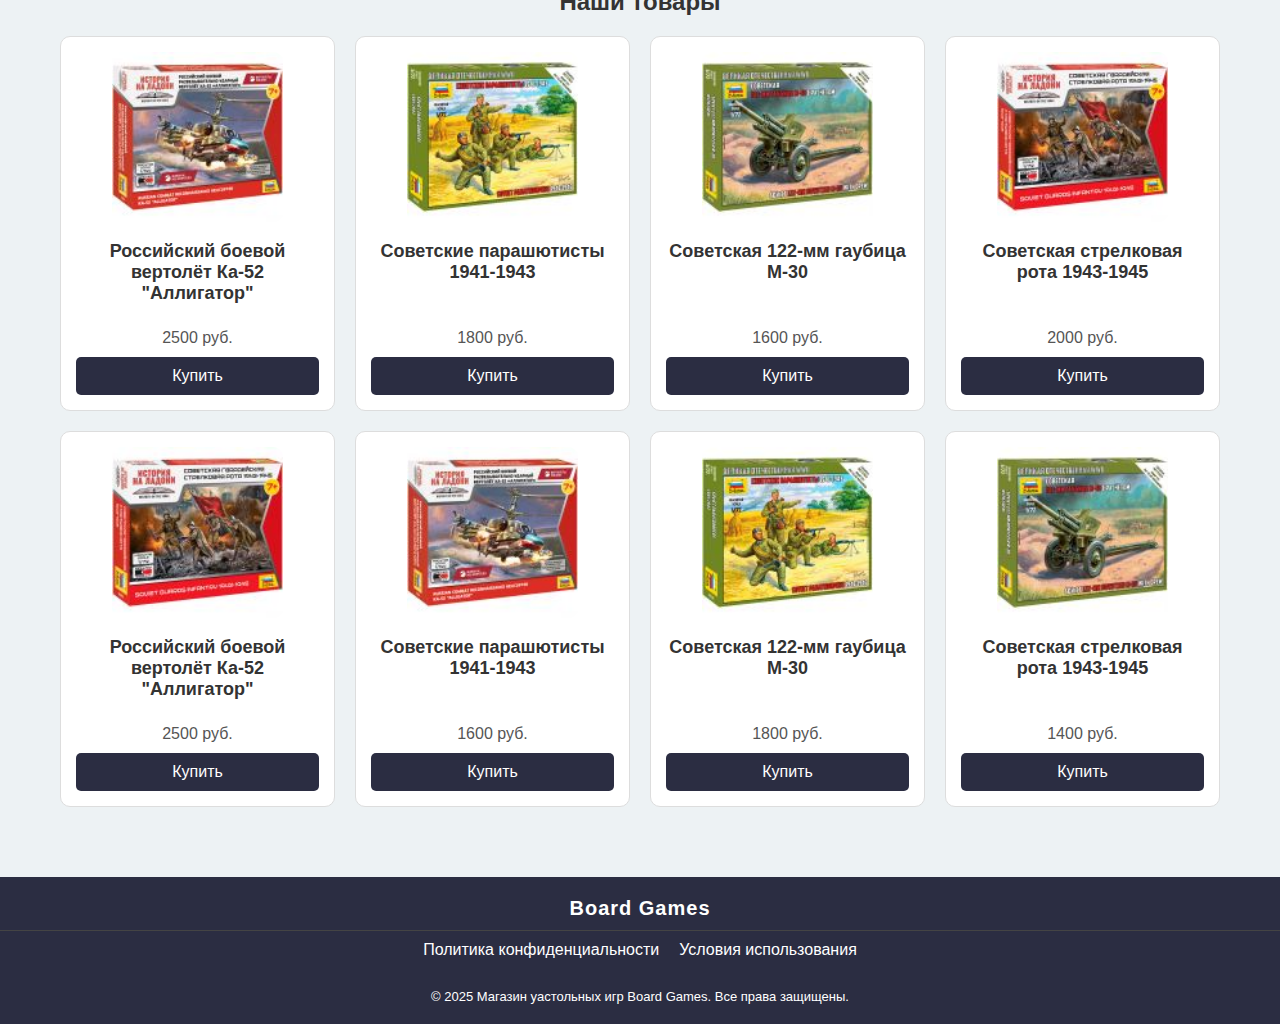
==== commit a72d2026: "Add files via upload" ====
--- a/index.html
+++ b/index.html
@@ -5,7 +5,7 @@
     <meta http-equiv="X-UA-Compatible" content="IE=edge">
     <meta name="viewport" content="width=device-width, initial-scale=1.0">
     <link rel="stylesheet" href="style.css">
-    <link rel="icon" href="logo.png">
+    <link rel="icon" href="/logo.png" type="image/x-icon">
     <title>HobbyGames</title>
 </head>
 
@@ -22,12 +22,14 @@
       
           <!-- Навигация -->
           <nav class="header__nav">
-            <ul class="header__nav-list">
-              <li><a href="#" class="header__nav-link">Каталог</a></li>
-              <li><a href="#" class="header__nav-link">Войти</a></li>
-              <li><a href="#" class="header__nav-link">Избранное</a></li>
-              <li><a href="#" class="header__nav-link">Корзина</a></li>
+            <ul class="header__nav-list" id="mainMenu">
+                <li><a class="header__nav-link" href="#">Главная</a></li>
+                <li><a class="header__nav-link" href="#">О нас</a></li>
+                <li><a class="header__nav-link" href="#">Услуги</a></li>
+                <li><a class="header__nav-link" href="#">Контакты</a></li>
             </ul>
+            <button class="auth-btn" id="authBtn">Войти</button>
+
             <img class="header__menu" src="menu.png" alt="меню бургер">
           </nav>
 
@@ -55,7 +57,7 @@
         <!-- --------------------------------------- -->
 
 
-        <div class="slider-container">
+        <!-- <div class="slider-container">
             <div class="slider">
               <div class="slide"><img src="ad1.webp" alt="Изображение 1"></div>
               <div class="slide"><img src="ad2.webp" alt="Изображение 2"></div>
@@ -66,23 +68,39 @@
               <div class="slide"><img src="ad3.webp" alt="Изображение 7"></div>
               <div class="slide"><img src="ad4.webp" alt="Изображение 8"></div>
             </div>
-          </div>
-
-<!-- 
-    <div class="ad">
-        <div class="ad__1">
-            <img src="ad1.webp" alt="ad1">
-        </div>
-        <div class="ad__2">
-            <img src="ad2.webp" alt="ad2">
-        </div>
-        <div class="ad__3">
-            <img src="ad3.webp" alt="ad3">
-        </div>
-        <div class="ad__4">
-            <img src="ad4.webp" alt="ad4">
-        </div>
-    </div> -->
+        </div> -->
+        <div class="slider-background">
+            <div class="slider-container">
+                <div class="slider">
+                    <div class="slide">
+                        <img src="ad1.webp" alt="Изображение 1">
+                    </div>
+                    <div class="slide">
+                        <img src="ad2.webp" alt="Изображение 2">
+                    </div>
+                    <div class="slide">
+                        <img src="ad3.webp" alt="Изображение 3">
+                    </div>
+                    <div class="slide">
+                        <img src="ad4.webp" alt="Изображение 4">
+                    </div>
+                    <div class="slide">
+                        <img src="ad1.webp" alt="Изображение 5">
+                    </div>
+                    <div class="slide">
+                        <img src="ad2.webp" alt="Изображение 6">
+                    </div>
+                    <div class="slide">
+                        <img src="ad3.webp" alt="Изображение 7">
+                    </div>
+                    <div class="slide">
+                        <img src="ad4.webp" alt="Изображение 8">
+                    </div>
+                </div>
+                <button class="slider-btn prev-btn">&lt;</button>
+                <button class="slider-btn next-btn">&gt;</button>
+            </div>
+        </div>
 
 <!-- ------------------------------------------------- -->
 
@@ -280,7 +298,7 @@
                 <!-- Карточка 7 -->
                 <div class="product-card">
                     <div>
-                        <img src="2.jpg" alt="Советская 122-мм гаубица М-30" class="product-image">
+                        <img src="/2.jpg" alt="Советская 122-мм гаубица М-30" class="product-image">
                         <h3 class="product-name">Советская 122-мм гаубица М-30</h3>
                     </div>
                     <div>
@@ -302,7 +320,7 @@
                 </div>
                 
             </div>
-            </section>
+        </section>
     </main>
 
 
@@ -322,5 +340,7 @@
         </div>
     </footer>
 
+    <script src="index.js"></script>
+    <script src="slider.js"></script>
 </body>
-</html>
+</html>--- a/style.css
+++ b/style.css
@@ -57,6 +57,13 @@
 }
 
 /* Навигация */
+
+.header__nav {
+  display: flex;
+  gap: 10px;
+  align-items: center;
+}
+
 .header__nav-list {
     list-style: none;
     margin: 0;
@@ -64,6 +71,24 @@
     display: flex;
     gap: 20px;
 }
+.header__menu {
+  display: none;
+}
+.auth-btn {
+  background-color: #AE2877;
+  color: white;
+  border: none;
+  padding: 8px 16px;
+  border-radius: 4px;
+  cursor: pointer;
+  transition: background-color 0.3s;
+}
+
+.auth-btn:hover {
+  background-color: #8b225f;
+}
+
+
 
 .header__nav-link {
     color: white;
@@ -71,10 +96,14 @@
     font-size: 16px;
     transition: color 0.3s ease;
 }
-@media (max-width: 480px) {
-  .header__nav-link {
-    font-size: 12px;
-  }
+@media (max-width: 670px) {
+    .header__menu {
+      display: block;
+      width: 50px;
+    }
+    .header__nav-list {
+      display: none;
+    }
 }
 
 .header__nav-link:hover {
@@ -116,7 +145,6 @@
     background-color: #2b2d42;
     color: white;
     border: none;
-    border-rheader__adius: 0 5px 5px 0;
     cursor: pointer;
     transition: background-color 0.3s ease;
 }
@@ -141,7 +169,7 @@
     }
 }
 
-/* ------------------------------------------ */
+/* ---------------------------------------- */
 
 
 .nav {
@@ -183,86 +211,83 @@
 
 /* ------------------------------------------ */
 
-/* .ad {
-    padding: 10px;
-    background-color: #8d99ae;
-    display: grid;
-    grid-template-columns: repeat(4, 1fr);
-    gap: 10px;
-    justify-items: center;
-}
-.ad > div {
-    background-size: cover;
-}
-
-.ad > div > img {
-    max-width: 100%;
-    max-height: 100%;
-} */
 
 
 
 /* Cлайдер */
+.slider-background {
+  box-shadow: 0px 10px 8px 0px rgba(34, 60, 80, 0.2);
+  background-color: #8d99ae;
+  z-index: 10;
+  position: relative;
+}
 .slider-container {
-  max-width: 100%; /* Максимальная ширина слайдера */
+  padding-left: 20px;
+  position: relative;
+  max-width: 100%;
   margin: 0 auto;
-  overflow: hidden; /* Скрываем всё, что выходит за пределы контейнера */
-  position: relative;
-  box-shadow: 0 4px 15px rgba(0, 0, 0, 0.2);
-  background-color: #8d99ae;
-}
-
-/* Контейнер для слайдов */
+  overflow: hidden;
+}
+
 .slider {
   display: flex;
-  overflow-x: auto; /* Горизонтальная прокрутка */
-  scroll-snap-type: x mandatory; /* Привязка к слайдам */
-  scroll-behavior: smooth; /* Плавная прокрутка */
-  width: 100%; /* Занимает всю ширину контейнера */
-}
-
-/* Отдельный слайд */
+  transition: transform 0.5s ease;
+  gap: 15px;
+  padding: 20px 0;
+}
+
 .slide {
-  flex: 0 0 25%; /* Каждый слайд занимает 25% ширины (4 слайда в строке) */
-  scroll-snap-align: start; /* Привязка к началу слайда */
+  flex: 0 0 calc(25% - 15px);
   box-sizing: border-box;
-  padding: 10px;
-  min-width: 25%; /* Минимальная ширина слайда */
-  cursor: pointer;
-}
-
-/* Изображение в слайде */
+}
+
 .slide img {
   width: 100%;
   height: auto;
-  border-radius: 10px;
-  display: block;
-}
-
-/* Скрыть стандартный скроллбар */
-.slider::-webkit-scrollbar {
-  display: none;
-}
-
-.slider {
-  -ms-overflow-style: none; /* IE и Edge */
-  scrollbar-width: none; /* Firefox */
+  border-radius: 8px;
+}
+
+.slider-btn {
+  position: absolute;
+  top: 50%;
+  transform: translateY(-50%);
+  width: 40px;
+  height: 40px;
+  background-color: rgba(0, 0, 0, 0.5);
+  color: white;
+  border: none;
+  border-radius: 50%;
+  font-size: 20px;
+  cursor: pointer;
+  z-index: 10;
+}
+
+.slider-btn:hover {
+  background-color: rgba(0, 0, 0, 0.7);
+}
+
+.prev-btn {
+  left: 10px;
+}
+
+.next-btn {
+  right: 10px;
 }
 
 /* Адаптация для мобильных устройств */
 @media (max-width: 768px) {
   .slide {
-    flex: 0 0 50%; /* 2 слайда в строке на планшетах */
-    min-width: 50%; /* Минимальная ширина слайда */
+    flex: 0 0 calc(50% - 15px);
   }
 }
 
 @media (max-width: 480px) {
   .slide {
-    flex: 0 0 100%; /* 1 слайд в строке на мобильных */
-    min-width: 100%; /* Минимальная ширина слайда */
-  }
-}
+    flex: 0 0 calc(100% - 15px);
+  }
+}
+
+
 /* ------------------------------------------ */
 
 main {
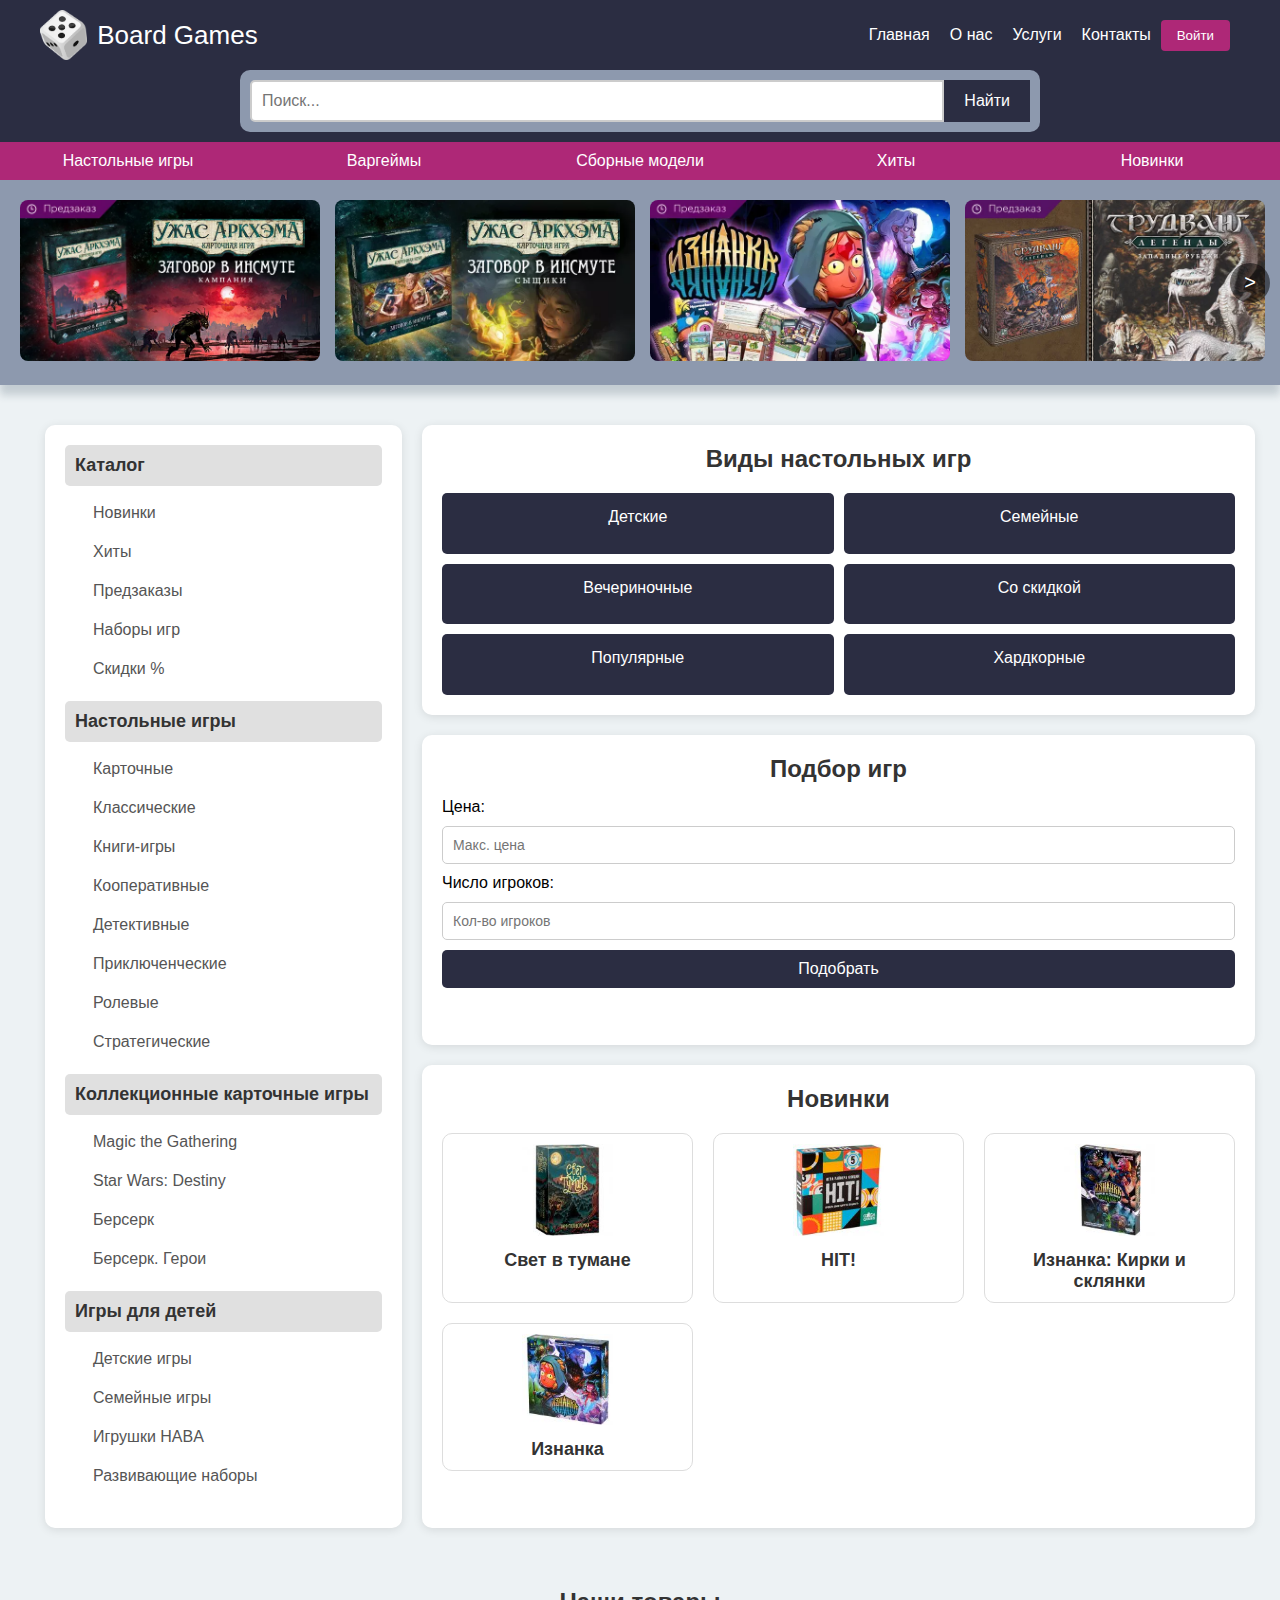
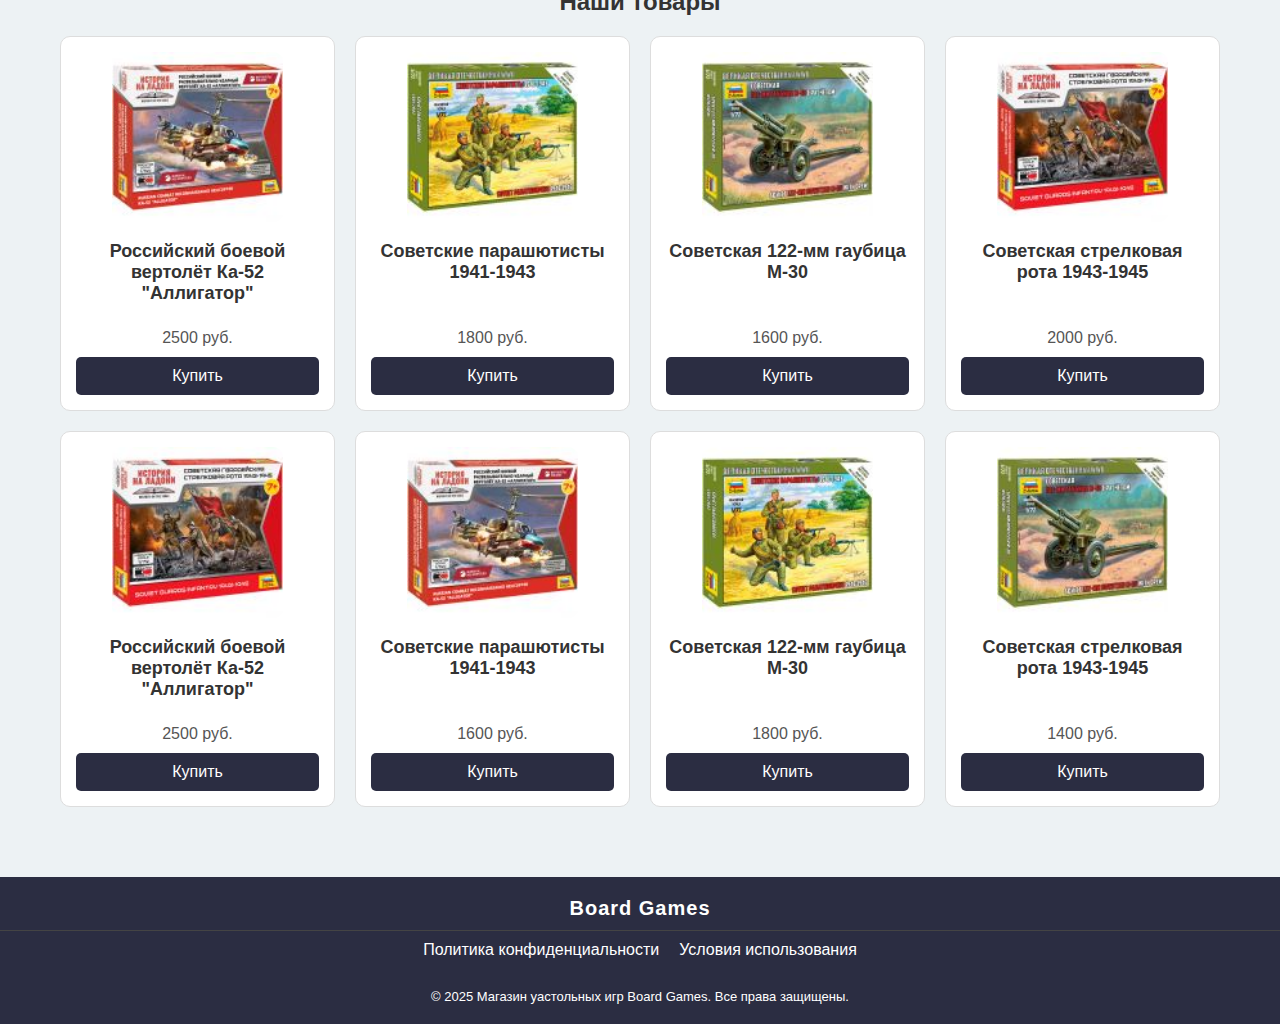
==== commit 86a38c58: "Update index.html" ====
--- a/index.html
+++ b/index.html
@@ -29,8 +29,7 @@
                 <li><a class="header__nav-link" href="#">Контакты</a></li>
             </ul>
             <button class="auth-btn" id="authBtn">Войти</button>
-
-            <img class="header__menu" src="menu.png" alt="меню бургер">
+            <a href="admin.html"><img class="header__menu" src="menu.png" alt="меню бургер"></a>
           </nav>
 
         </div>
@@ -343,4 +342,4 @@
     <script src="index.js"></script>
     <script src="slider.js"></script>
 </body>
-</html>+</html>
